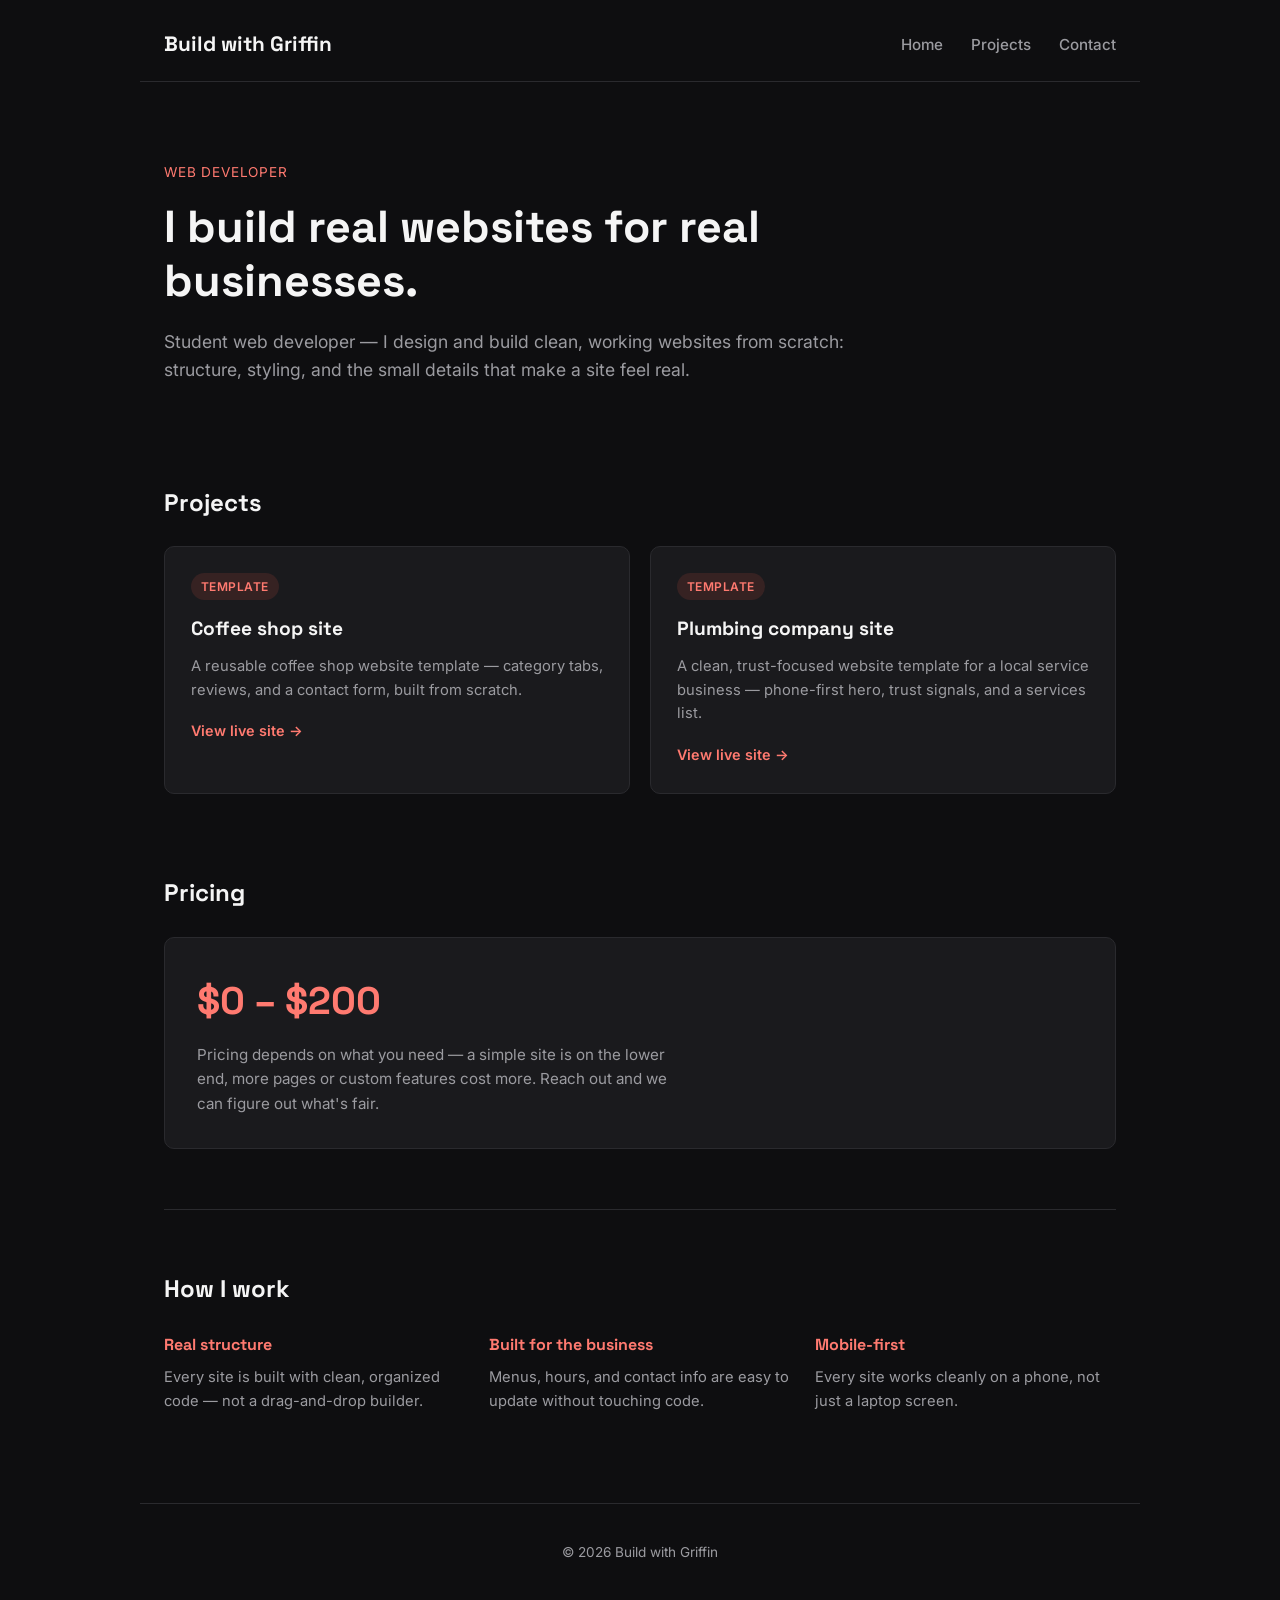
==== index.html @ e48b6873 "Initial commit: Build with Griffin portfolio site" ====
<!DOCTYPE html>
<html lang="en">
<head>
  <meta charset="UTF-8">
  <meta name="viewport" content="width=device-width, initial-scale=1.0">
  <title>Build with Griffin</title>
  <link rel="stylesheet" href="css/style.css">
</head>
<body>

  <header>
    <h1>Build with Griffin</h1>
    <nav id="nav-links">
      <a href="index.html">Home</a>
      <a href="#projects">Projects</a>
      <a href="contact.html">Contact</a>
    </nav>
    <button id="nav-toggle" aria-label="Toggle navigation menu">☰</button>
  </header>

  <main>
    <section class="hero">
      <p class="eyebrow">Web developer</p>
      <h2>I build real websites for real businesses.</h2>
      <p class="hero-sub">Student web developer — I design and build clean, working websites from scratch: structure, styling, and the small details that make a site feel real.</p>
    </section>

    <section class="projects" id="projects">
      <h3>Projects</h3>
      <div class="project-grid">

        <a href="https://griffgroff123.github.io/coffee-template/" class="project-card" target="_blank">
          <span class="project-tag">Template</span>
          <h4>Coffee shop site</h4>
          <p>A reusable coffee shop website template — category tabs, reviews, and a contact form, built from scratch.</p>
          <span class="project-link">View live site →</span>
        </a>

        <a href="https://griffgroff123.github.io/plumbing-template/" class="project-card" target="_blank">
          <span class="project-tag">Template</span>
          <h4>Plumbing company site</h4>
          <p>A clean, trust-focused website template for a local service business — phone-first hero, trust signals, and a services list.</p>
          <span class="project-link">View live site →</span>
        </a>

      </div>
    </section>

    <section class="pricing">
      <h3>Pricing</h3>
      <div class="pricing-card">
        <p class="pricing-range">$0 – $200</p>
        <p class="pricing-note">Pricing depends on what you need — a simple site is on the lower end, more pages or custom features cost more. Reach out and we can figure out what's fair.</p>
      </div>
    </section>

    <section class="how-i-work">
      <h3>How I work</h3>
      <div class="work-row">
        <div class="work-item">
          <h4>Real structure</h4>
          <p>Every site is built with clean, organized code — not a drag-and-drop builder.</p>
        </div>
        <div class="work-item">
          <h4>Built for the business</h4>
          <p>Menus, hours, and contact info are easy to update without touching code.</p>
        </div>
        <div class="work-item">
          <h4>Mobile-first</h4>
          <p>Every site works cleanly on a phone, not just a laptop screen.</p>
        </div>
      </div>
    </section>
  </main>

  <footer>
    <p>&copy; 2026 Build with Griffin</p>
  </footer>

  <script src="js/nav-toggle.js"></script>
</body>
</html>
---- css/style.css ----
@import url('https://fonts.googleapis.com/css2?family=Space+Grotesk:wght@500;700&family=Inter:wght@400;500;600&display=swap');

:root {
  --bg: #0e0e10;
  --bg-raised: #1a1a1d;
  --text: #f5f5f5;
  --text-muted: #9b9ba0;
  --accent: #ff5a4e;
  --accent-bright: #ff7a70;
  --line: #2a2a2e;
}

* {
  box-sizing: border-box;
}

body {
  margin: 0;
  font-family: "Inter", -apple-system, "Segoe UI", sans-serif;
  background-color: var(--bg);
  color: var(--text);
  line-height: 1.6;
}

h1, h2, h3, h4 {
  font-family: "Space Grotesk", -apple-system, sans-serif;
  font-weight: 700;
}

header,
main,
footer {
  max-width: 1000px;
  margin: 0 auto;
  padding: 0 24px;
}

header {
  display: flex;
  align-items: center;
  justify-content: space-between;
  flex-wrap: wrap;
  gap: 16px;
  padding-top: 28px;
  padding-bottom: 20px;
  border-bottom: 1px solid var(--line);
}

header h1 {
  font-size: 1.3rem;
  margin: 0;
}

nav a {
  color: var(--text-muted);
  text-decoration: none;
  margin-left: 24px;
  font-size: 0.95rem;
  font-weight: 500;
}

nav a:hover {
  color: var(--accent-bright);
}

#nav-toggle {
  display: none;
  background: none;
  border: 1px solid var(--accent);
  border-radius: 6px;
  font-size: 1.3rem;
  padding: 4px 12px;
  cursor: pointer;
  color: var(--accent);
}

/* Hero */
.hero {
  padding: 80px 0 60px;
  max-width: 680px;
}

.eyebrow {
  font-size: 0.85rem;
  letter-spacing: 0.06em;
  text-transform: uppercase;
  color: var(--accent-bright);
  margin: 0 0 16px;
}

.hero h2 {
  font-size: 2.8rem;
  line-height: 1.2;
  margin: 0 0 20px;
}

.hero-sub {
  font-size: 1.1rem;
  color: var(--text-muted);
  margin: 0;
}

/* Projects */
.projects {
  padding: 40px 0 60px;
}

.projects h3 {
  font-size: 1.5rem;
  margin: 0 0 24px;
}

.project-grid {
  display: grid;
  grid-template-columns: repeat(2, 1fr);
  gap: 20px;
}

.project-card {
  display: block;
  background-color: var(--bg-raised);
  border: 1px solid var(--line);
  border-radius: 10px;
  padding: 26px;
  text-decoration: none;
  color: var(--text);
}

.project-card:hover {
  border-color: var(--accent);
}

.project-tag {
  display: inline-block;
  font-family: "Inter", sans-serif;
  font-size: 0.75rem;
  font-weight: 600;
  text-transform: uppercase;
  letter-spacing: 0.04em;
  color: var(--accent-bright);
  background-color: rgba(255, 90, 78, 0.12);
  padding: 4px 10px;
  border-radius: 999px;
  margin-bottom: 14px;
}

.project-card h4 {
  font-size: 1.2rem;
  margin: 0 0 10px;
}

.project-card p {
  font-size: 0.92rem;
  color: var(--text-muted);
  margin: 0 0 16px;
}

.project-link {
  font-size: 0.9rem;
  font-weight: 600;
  color: var(--accent-bright);
}

/* Pricing */
.pricing {
  padding: 20px 0 60px;
}

.pricing h3 {
  font-size: 1.5rem;
  margin: 0 0 24px;
}

.pricing-card {
  background-color: var(--bg-raised);
  border: 1px solid var(--line);
  border-radius: 10px;
  padding: 32px;
}

.pricing-range {
  font-family: "Space Grotesk", sans-serif;
  font-size: 2.4rem;
  font-weight: 700;
  color: var(--accent-bright);
  margin: 0 0 12px;
}

.pricing-note {
  font-size: 0.95rem;
  color: var(--text-muted);
  margin: 0;
  max-width: 480px;
}

/* How I work */
.how-i-work {
  padding: 20px 0 70px;
  border-top: 1px solid var(--line);
}

.how-i-work h3 {
  font-size: 1.5rem;
  margin: 40px 0 24px;
}

.work-row {
  display: grid;
  grid-template-columns: repeat(3, 1fr);
  gap: 24px;
}

.work-item h4 {
  font-size: 1rem;
  margin: 0 0 8px;
  color: var(--accent-bright);
}

.work-item p {
  font-size: 0.92rem;
  color: var(--text-muted);
  margin: 0;
}

footer {
  padding: 24px;
  margin-top: 20px;
  border-top: 1px solid var(--line);
  text-align: center;
  font-size: 0.85rem;
  color: var(--text-muted);
}

/* Contact page */
.contact-page {
  padding: 60px 0 80px;
  max-width: 480px;
}

.contact-page h2 {
  font-size: 2.2rem;
  margin: 0 0 14px;
}

#contact-form {
  display: flex;
  flex-direction: column;
  gap: 6px;
  margin-top: 30px;
}

#contact-form label {
  font-weight: 600;
  font-size: 0.88rem;
  margin-top: 10px;
  color: var(--text-muted);
}

#contact-form input,
#contact-form textarea {
  font-family: inherit;
  font-size: 1rem;
  padding: 10px 12px;
  border: 1px solid var(--line);
  border-radius: 6px;
  background-color: var(--bg-raised);
  color: var(--text);
}

#contact-form input:focus,
#contact-form textarea:focus {
  outline: 2px solid var(--accent);
  border-color: var(--accent);
}

#contact-form button {
  margin-top: 16px;
  padding: 12px 20px;
  background-color: var(--accent);
  color: white;
  border: none;
  border-radius: 6px;
  font-size: 1rem;
  font-weight: 700;
  font-family: "Space Grotesk", sans-serif;
  cursor: pointer;
  align-self: flex-start;
}

#contact-form button:hover {
  background-color: var(--accent-bright);
}

@media (max-width: 600px) {
  header {
    flex-direction: row;
  }

  #nav-toggle {
    display: block;
  }

  #nav-links {
    display: none;
    flex-direction: column;
    width: 100%;
    order: 3;
  }

  #nav-links.nav-open {
    display: flex;
  }

  #nav-links a {
    margin: 0;
    padding: 10px 0;
    border-top: 1px solid var(--line);
  }

  .hero h2 {
    font-size: 2.1rem;
  }

  .project-grid,
  .work-row {
    grid-template-columns: 1fr;
  }
}
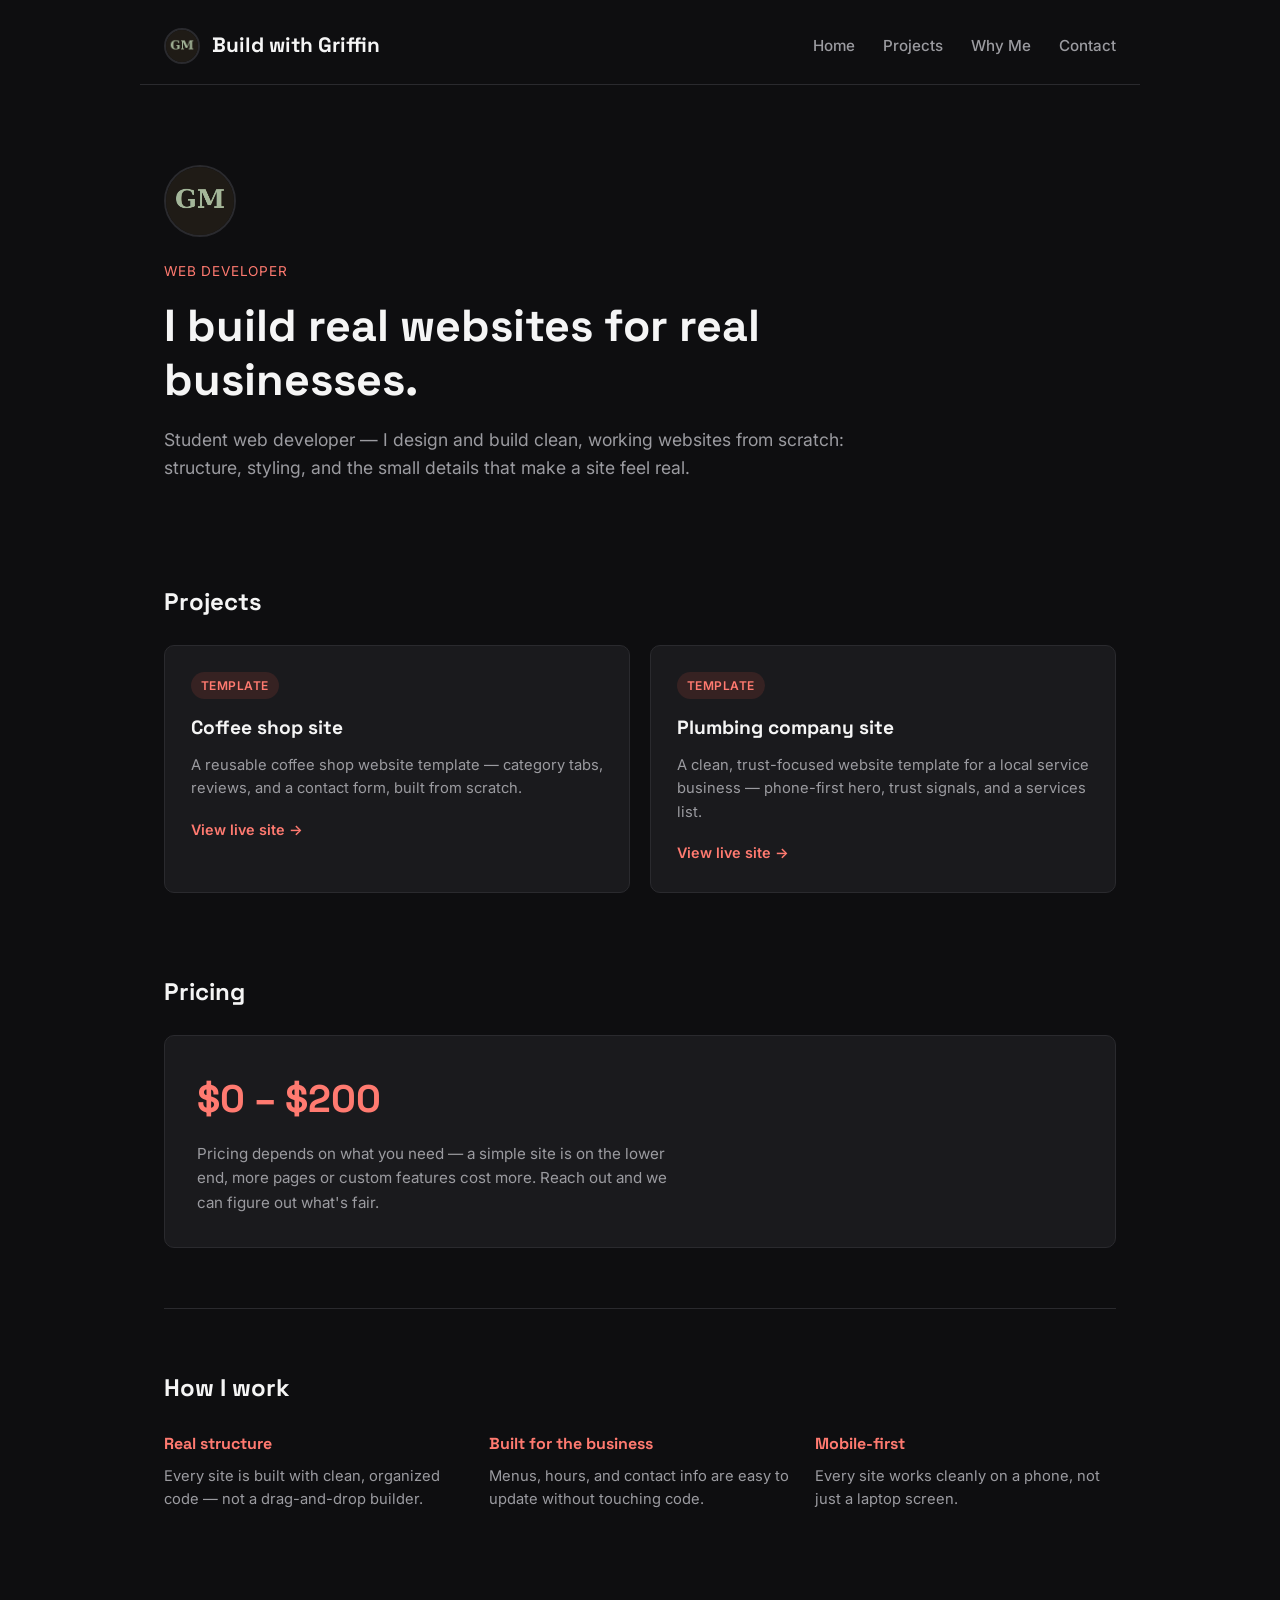
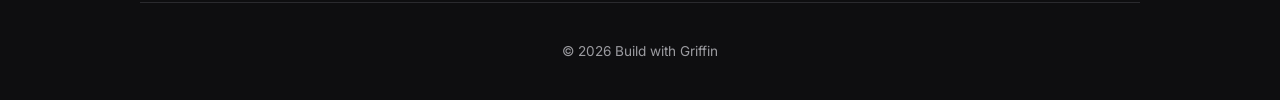
==== commit 20e48ed5: "Add GM logo image" ====
--- a/index.html
+++ b/index.html
@@ -9,10 +9,14 @@
 <body>
 
   <header>
-    <h1>Build with Griffin</h1>
+    <div class="header-brand">
+      <img src="gm-profile.png" alt="GM logo" class="header-logo">
+      <h1>Build with Griffin</h1>
+    </div>
     <nav id="nav-links">
       <a href="index.html">Home</a>
       <a href="#projects">Projects</a>
+      <a href="why-me.html">Why Me</a>
       <a href="contact.html">Contact</a>
     </nav>
     <button id="nav-toggle" aria-label="Toggle navigation menu">☰</button>
@@ -20,6 +24,7 @@
 
   <main>
     <section class="hero">
+      <img src="gm-profile.png" alt="GM logo" class="hero-logo">
       <p class="eyebrow">Web developer</p>
       <h2>I build real websites for real businesses.</h2>
       <p class="hero-sub">Student web developer — I design and build clean, working websites from scratch: structure, styling, and the small details that make a site feel real.</p>
--- a/css/style.css
+++ b/css/style.css
@@ -229,6 +229,72 @@
   text-align: center;
   font-size: 0.85rem;
   color: var(--text-muted);
+}
+
+/* Logo */
+.header-brand {
+  display: flex;
+  align-items: center;
+  gap: 12px;
+}
+
+.header-logo {
+  width: 36px;
+  height: 36px;
+  border-radius: 50%;
+  object-fit: cover;
+  border: 2px solid var(--line);
+}
+
+.hero-logo {
+  width: 72px;
+  height: 72px;
+  border-radius: 50%;
+  object-fit: cover;
+  border: 2px solid var(--line);
+  margin-bottom: 24px;
+  display: block;
+}
+
+/* Why Me page */
+.why-me-page {
+  padding: 80px 0 80px;
+  max-width: 680px;
+}
+
+.why-me-page h2 {
+  font-size: 2.8rem;
+  line-height: 1.2;
+  margin: 0 0 40px;
+}
+
+.why-me-body p {
+  font-size: 1.05rem;
+  color: var(--text-muted);
+  margin: 0 0 22px;
+  line-height: 1.75;
+}
+
+.why-me-body p:first-child {
+  font-size: 1.15rem;
+  color: var(--text);
+}
+
+.why-me-cta {
+  display: inline-block;
+  margin-top: 16px;
+  font-family: "Space Grotesk", sans-serif;
+  font-weight: 700;
+  font-size: 1rem;
+  color: var(--accent-bright);
+  text-decoration: none;
+  border-bottom: 2px solid var(--accent);
+  padding-bottom: 2px;
+}
+
+.why-me-cta:hover {
+  color: var(--text);
+  border-color: var(--text);
 }
 
 /* Contact page */
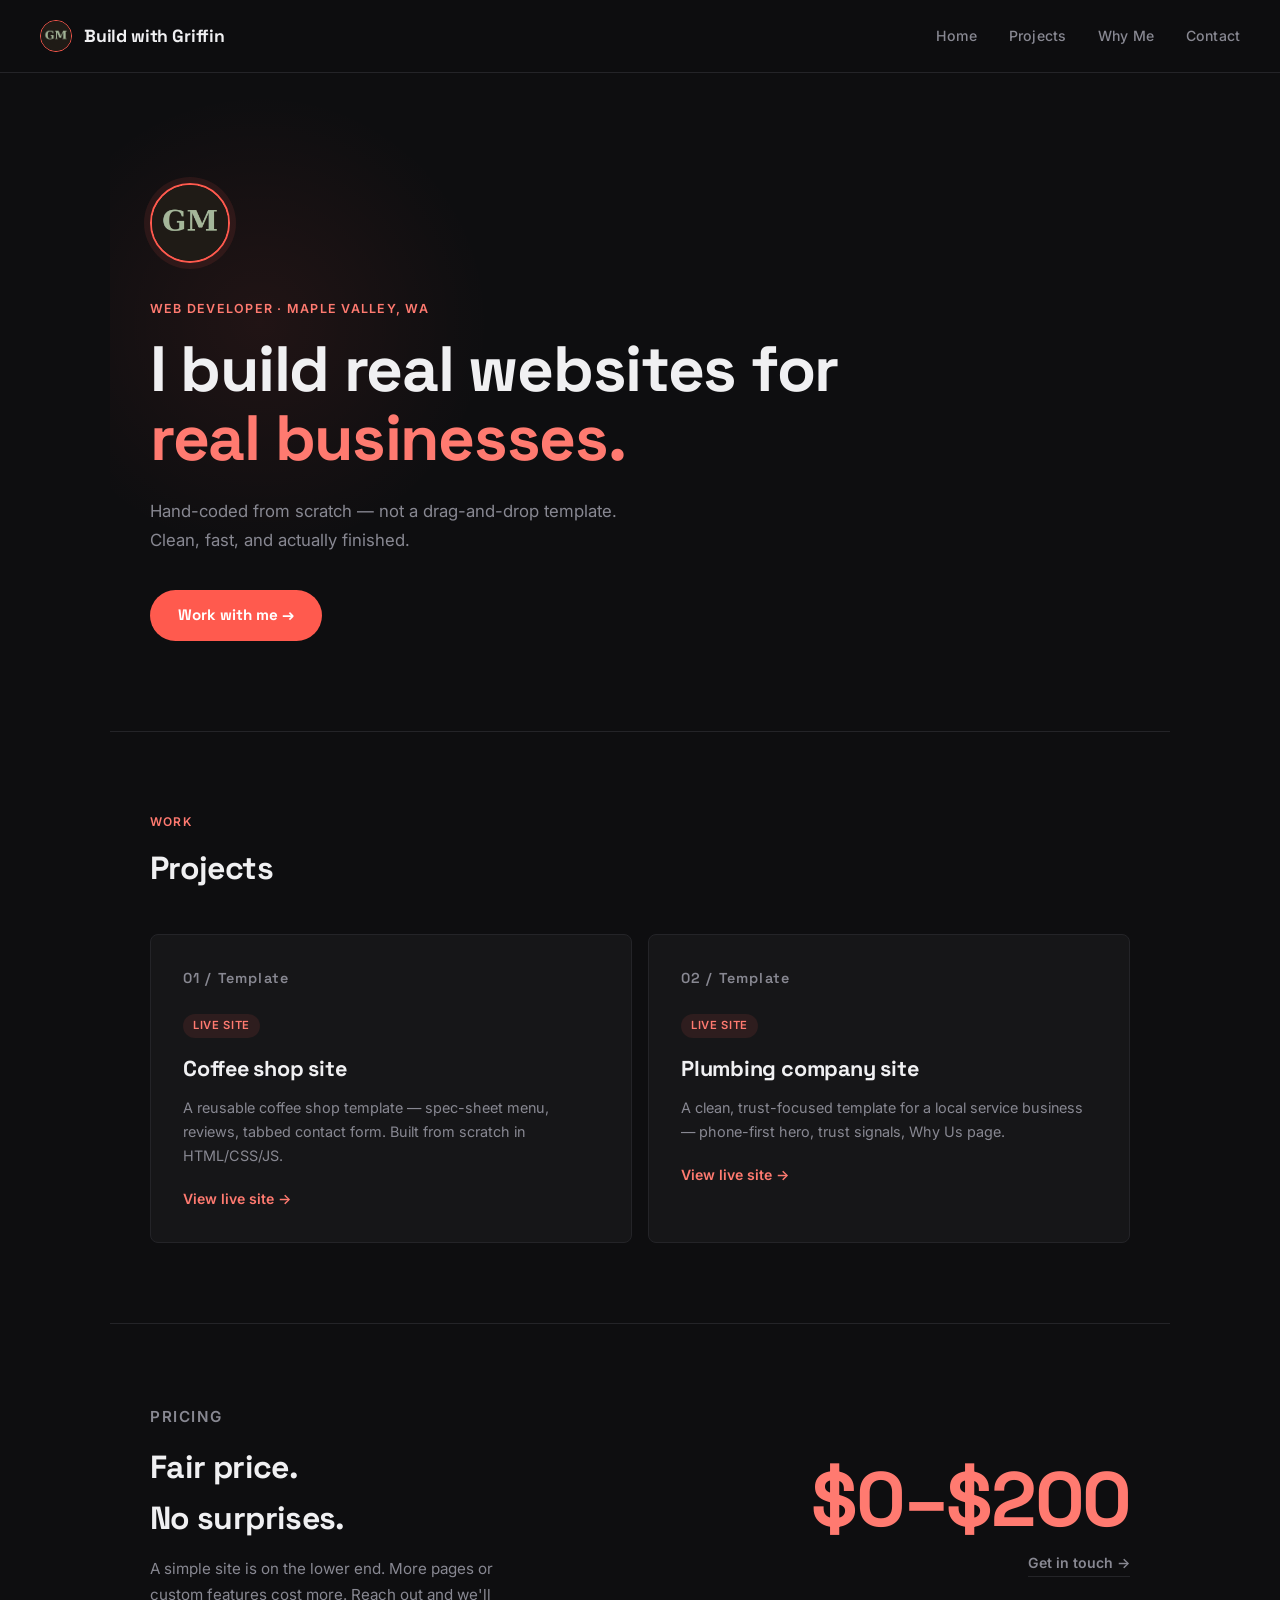
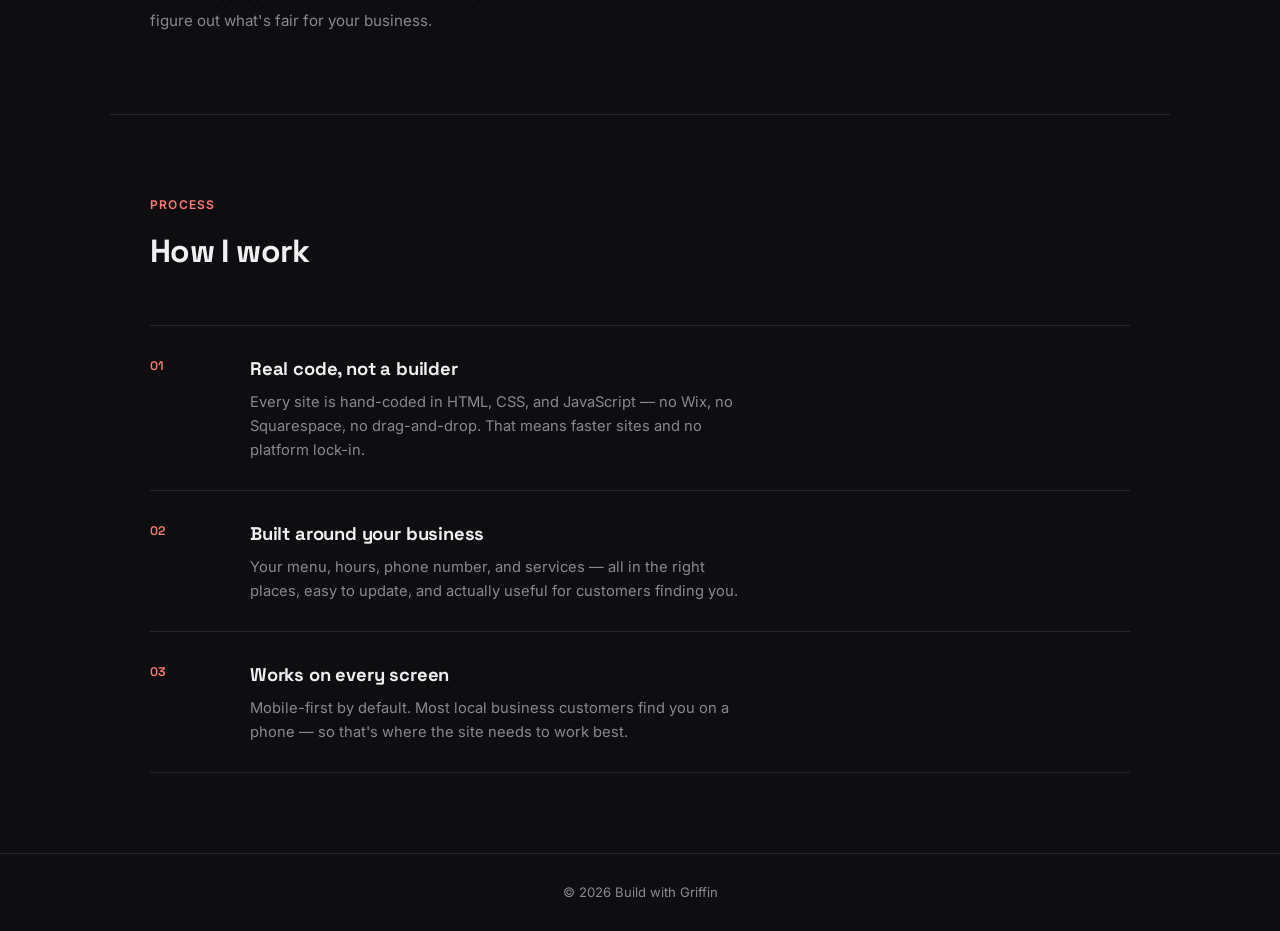
==== commit 948f748c: "Portfolio redesign" ====
--- a/index.html
+++ b/index.html
@@ -3,14 +3,16 @@
 <head>
   <meta charset="UTF-8">
   <meta name="viewport" content="width=device-width, initial-scale=1.0">
-  <title>Build with Griffin</title>
+  <title>Build with Griffin — Web Developer</title>
+  <link rel="preconnect" href="https://fonts.googleapis.com">
+  <link href="https://fonts.googleapis.com/css2?family=Space+Grotesk:wght@400;500;600;700&family=Inter:wght@400;500;600&display=swap" rel="stylesheet">
   <link rel="stylesheet" href="css/style.css">
 </head>
 <body>
 
   <header>
     <div class="header-brand">
-      <img src="gm-profile.png" alt="GM logo" class="header-logo">
+      <img src="gm-profile.png" alt="GM" class="header-logo">
       <h1>Build with Griffin</h1>
     </div>
     <nav id="nav-links">
@@ -23,59 +25,79 @@
   </header>
 
   <main>
+
     <section class="hero">
-      <img src="gm-profile.png" alt="GM logo" class="hero-logo">
-      <p class="eyebrow">Web developer</p>
-      <h2>I build real websites for real businesses.</h2>
-      <p class="hero-sub">Student web developer — I design and build clean, working websites from scratch: structure, styling, and the small details that make a site feel real.</p>
+      <img src="gm-profile.png" alt="GM" class="hero-logo">
+      <p class="eyebrow">Web Developer · Maple Valley, WA</p>
+      <h2>I build real websites for <em>real businesses.</em></h2>
+      <p class="hero-sub">Hand-coded from scratch — not a drag-and-drop template. Clean, fast, and actually finished.</p>
+      <a href="contact.html" class="hero-cta">Work with me →</a>
     </section>
 
     <section class="projects" id="projects">
+      <p class="section-label">Work</p>
       <h3>Projects</h3>
       <div class="project-grid">
 
-        <a href="https://griffgroff123.github.io/coffee-template/" class="project-card" target="_blank">
-          <span class="project-tag">Template</span>
+        <a href="https://griffgroff123.github.io/coffee-template/" class="project-card reveal" target="_blank">
+          <p class="project-num">01 / Template</p>
+          <span class="project-tag">Live site</span>
           <h4>Coffee shop site</h4>
-          <p>A reusable coffee shop website template — category tabs, reviews, and a contact form, built from scratch.</p>
+          <p>A reusable coffee shop template — spec-sheet menu, reviews, tabbed contact form. Built from scratch in HTML/CSS/JS.</p>
           <span class="project-link">View live site →</span>
         </a>
 
-        <a href="https://griffgroff123.github.io/plumbing-template/" class="project-card" target="_blank">
-          <span class="project-tag">Template</span>
+        <a href="https://griffgroff123.github.io/plumbing-template/" class="project-card reveal" target="_blank">
+          <p class="project-num">02 / Template</p>
+          <span class="project-tag">Live site</span>
           <h4>Plumbing company site</h4>
-          <p>A clean, trust-focused website template for a local service business — phone-first hero, trust signals, and a services list.</p>
+          <p>A clean, trust-focused template for a local service business — phone-first hero, trust signals, Why Us page.</p>
           <span class="project-link">View live site →</span>
         </a>
 
       </div>
     </section>
 
-    <section class="pricing">
-      <h3>Pricing</h3>
-      <div class="pricing-card">
-        <p class="pricing-range">$0 – $200</p>
-        <p class="pricing-note">Pricing depends on what you need — a simple site is on the lower end, more pages or custom features cost more. Reach out and we can figure out what's fair.</p>
+    <section class="pricing reveal">
+      <div class="pricing-left">
+        <p class="section-label">Pricing</p>
+        <h3>Fair price.<br>No surprises.</h3>
+        <p>A simple site is on the lower end. More pages or custom features cost more. Reach out and we'll figure out what's fair for your business.</p>
+      </div>
+      <div class="pricing-right">
+        <p class="pricing-range">$0–$200</p>
+        <a href="contact.html" class="pricing-cta">Get in touch →</a>
       </div>
     </section>
 
     <section class="how-i-work">
+      <p class="section-label">Process</p>
       <h3>How I work</h3>
-      <div class="work-row">
-        <div class="work-item">
-          <h4>Real structure</h4>
-          <p>Every site is built with clean, organized code — not a drag-and-drop builder.</p>
+      <div class="work-list">
+        <div class="work-row reveal">
+          <p class="work-num">01</p>
+          <div class="work-body">
+            <h4>Real code, not a builder</h4>
+            <p>Every site is hand-coded in HTML, CSS, and JavaScript — no Wix, no Squarespace, no drag-and-drop. That means faster sites and no platform lock-in.</p>
+          </div>
         </div>
-        <div class="work-item">
-          <h4>Built for the business</h4>
-          <p>Menus, hours, and contact info are easy to update without touching code.</p>
+        <div class="work-row reveal">
+          <p class="work-num">02</p>
+          <div class="work-body">
+            <h4>Built around your business</h4>
+            <p>Your menu, hours, phone number, and services — all in the right places, easy to update, and actually useful for customers finding you.</p>
+          </div>
         </div>
-        <div class="work-item">
-          <h4>Mobile-first</h4>
-          <p>Every site works cleanly on a phone, not just a laptop screen.</p>
+        <div class="work-row reveal">
+          <p class="work-num">03</p>
+          <div class="work-body">
+            <h4>Works on every screen</h4>
+            <p>Mobile-first by default. Most local business customers find you on a phone — so that's where the site needs to work best.</p>
+          </div>
         </div>
       </div>
     </section>
+
   </main>
 
   <footer>
@@ -83,5 +105,6 @@
   </footer>
 
   <script src="js/nav-toggle.js"></script>
+  <script src="js/scroll-reveal.js"></script>
 </body>
 </html>
--- a/css/style.css
+++ b/css/style.css
@@ -1,278 +1,439 @@
-@import url('https://fonts.googleapis.com/css2?family=Space+Grotesk:wght@500;700&family=Inter:wght@400;500;600&display=swap');
-
+/* ===== Tokens ===== */
 :root {
   --bg: #0e0e10;
-  --bg-raised: #1a1a1d;
-  --text: #f5f5f5;
-  --text-muted: #9b9ba0;
+  --bg-raised: #161618;
+  --text: #f0f0f2;
+  --text-muted: #888892;
   --accent: #ff5a4e;
   --accent-bright: #ff7a70;
-  --line: #2a2a2e;
-}
-
-* {
-  box-sizing: border-box;
-}
+  --line: #242428;
+  --font-display: "Space Grotesk", sans-serif;
+  --font-body: "Inter", sans-serif;
+}
+
+@import url('https://fonts.googleapis.com/css2?family=Space+Grotesk:wght@400;500;600;700&family=Inter:wght@400;500;600&display=swap');
+
+* { box-sizing: border-box; margin: 0; padding: 0; }
+
+html { scroll-behavior: smooth; }
 
 body {
-  margin: 0;
-  font-family: "Inter", -apple-system, "Segoe UI", sans-serif;
+  font-family: var(--font-body);
   background-color: var(--bg);
   color: var(--text);
   line-height: 1.6;
-}
-
-h1, h2, h3, h4 {
-  font-family: "Space Grotesk", -apple-system, sans-serif;
-  font-weight: 700;
-}
-
-header,
-main,
-footer {
-  max-width: 1000px;
-  margin: 0 auto;
-  padding: 0 24px;
-}
-
+  -webkit-font-smoothing: antialiased;
+}
+
+a { color: inherit; text-decoration: none; }
+
+/* ===== Reveal ===== */
+.reveal {
+  opacity: 0;
+  transform: translateY(20px);
+  transition: opacity 0.7s cubic-bezier(0.16, 1, 0.3, 1), transform 0.7s cubic-bezier(0.16, 1, 0.3, 1);
+}
+.reveal.is-visible { opacity: 1; transform: none; }
+
+@media (prefers-reduced-motion: reduce) {
+  .reveal { opacity: 1; transform: none; transition: none; }
+}
+
+/* ===== Header ===== */
 header {
+  position: sticky;
+  top: 0;
+  z-index: 100;
   display: flex;
   align-items: center;
   justify-content: space-between;
-  flex-wrap: wrap;
-  gap: 16px;
-  padding-top: 28px;
-  padding-bottom: 20px;
+  padding: 20px 40px;
+  background-color: rgba(14, 14, 16, 0.9);
+  backdrop-filter: blur(12px);
   border-bottom: 1px solid var(--line);
+  max-width: 100%;
+}
+
+.header-brand {
+  display: flex;
+  align-items: center;
+  gap: 12px;
+}
+
+.header-logo {
+  width: 32px;
+  height: 32px;
+  border-radius: 50%;
+  object-fit: cover;
+  border: 1.5px solid var(--accent);
 }
 
 header h1 {
-  font-size: 1.3rem;
-  margin: 0;
-}
-
-nav a {
-  color: var(--text-muted);
-  text-decoration: none;
-  margin-left: 24px;
-  font-size: 0.95rem;
+  font-family: var(--font-display);
+  font-size: 1.1rem;
+  font-weight: 700;
+  letter-spacing: -0.01em;
+}
+
+nav#nav-links {
+  display: flex;
+  gap: 32px;
+}
+
+nav#nav-links a {
+  font-size: 0.88rem;
   font-weight: 500;
-}
-
-nav a:hover {
-  color: var(--accent-bright);
-}
+  color: var(--text-muted);
+  letter-spacing: 0.01em;
+  transition: color 0.2s ease;
+}
+
+nav#nav-links a:hover { color: var(--text); }
 
 #nav-toggle {
   display: none;
   background: none;
-  border: 1px solid var(--accent);
+  border: 1px solid var(--line);
   border-radius: 6px;
-  font-size: 1.3rem;
-  padding: 4px 12px;
+  color: var(--text);
+  font-size: 1.2rem;
+  padding: 4px 10px;
   cursor: pointer;
-  color: var(--accent);
-}
-
-/* Hero */
+}
+
+/* ===== Wrap ===== */
+.wrap {
+  max-width: 1060px;
+  margin: 0 auto;
+  padding: 0 40px;
+}
+
+/* ===== Hero ===== */
 .hero {
-  padding: 80px 0 60px;
-  max-width: 680px;
+  padding: 110px 40px 90px;
+  max-width: 1060px;
+  margin: 0 auto;
+  position: relative;
+  overflow: hidden;
+}
+
+.hero::before {
+  content: "";
+  position: absolute;
+  top: 0;
+  left: -100px;
+  width: 500px;
+  height: 500px;
+  background: radial-gradient(circle, rgba(255, 90, 78, 0.08) 0%, transparent 65%);
+  pointer-events: none;
+}
+
+.hero-logo {
+  width: 80px;
+  height: 80px;
+  border-radius: 50%;
+  object-fit: cover;
+  border: 2px solid var(--accent);
+  box-shadow: 0 0 0 6px rgba(255, 90, 78, 0.1);
+  display: block;
+  margin-bottom: 36px;
+  opacity: 0;
+  animation: rise 0.6s cubic-bezier(0.16, 1, 0.3, 1) 0.05s forwards;
 }
 
 .eyebrow {
-  font-size: 0.85rem;
-  letter-spacing: 0.06em;
+  font-size: 0.78rem;
+  font-weight: 600;
+  letter-spacing: 0.1em;
   text-transform: uppercase;
   color: var(--accent-bright);
-  margin: 0 0 16px;
+  margin-bottom: 16px;
+  opacity: 0;
+  animation: rise 0.6s cubic-bezier(0.16, 1, 0.3, 1) 0.15s forwards;
 }
 
 .hero h2 {
-  font-size: 2.8rem;
-  line-height: 1.2;
-  margin: 0 0 20px;
+  font-family: var(--font-display);
+  font-size: clamp(2.6rem, 5vw, 4rem);
+  font-weight: 700;
+  line-height: 1.08;
+  letter-spacing: -0.02em;
+  margin-bottom: 24px;
+  max-width: 720px;
+  opacity: 0;
+  animation: rise 0.7s cubic-bezier(0.16, 1, 0.3, 1) 0.25s forwards;
+}
+
+.hero h2 em {
+  font-style: normal;
+  color: var(--accent-bright);
 }
 
 .hero-sub {
-  font-size: 1.1rem;
-  color: var(--text-muted);
-  margin: 0;
-}
-
-/* Projects */
+  font-size: 1.05rem;
+  color: var(--text-muted);
+  max-width: 500px;
+  line-height: 1.7;
+  opacity: 0;
+  animation: rise 0.7s cubic-bezier(0.16, 1, 0.3, 1) 0.35s forwards;
+}
+
+.hero-cta {
+  display: inline-flex;
+  align-items: center;
+  gap: 8px;
+  margin-top: 36px;
+  background-color: var(--accent);
+  color: white;
+  font-family: var(--font-display);
+  font-weight: 700;
+  font-size: 0.95rem;
+  padding: 13px 28px;
+  border-radius: 100px;
+  transition: background-color 0.2s ease, transform 0.2s ease;
+  opacity: 0;
+  animation: rise 0.7s cubic-bezier(0.16, 1, 0.3, 1) 0.45s forwards;
+}
+
+.hero-cta:hover {
+  background-color: var(--accent-bright);
+  transform: translateY(-2px);
+}
+
+@keyframes rise {
+  from { opacity: 0; transform: translateY(16px); }
+  to { opacity: 1; transform: translateY(0); }
+}
+
+/* ===== Section label shared ===== */
+.section-label {
+  font-size: 0.75rem;
+  font-weight: 600;
+  letter-spacing: 0.1em;
+  text-transform: uppercase;
+  color: var(--accent-bright);
+  margin-bottom: 12px;
+}
+
+/* ===== Projects ===== */
 .projects {
-  padding: 40px 0 60px;
+  padding: 80px 40px;
+  max-width: 1060px;
+  margin: 0 auto;
+  border-top: 1px solid var(--line);
 }
 
 .projects h3 {
-  font-size: 1.5rem;
-  margin: 0 0 24px;
+  font-family: var(--font-display);
+  font-size: 2rem;
+  font-weight: 700;
+  letter-spacing: -0.02em;
+  margin-bottom: 40px;
 }
 
 .project-grid {
   display: grid;
   grid-template-columns: repeat(2, 1fr);
-  gap: 20px;
+  gap: 16px;
 }
 
 .project-card {
   display: block;
   background-color: var(--bg-raised);
   border: 1px solid var(--line);
-  border-radius: 10px;
-  padding: 26px;
-  text-decoration: none;
-  color: var(--text);
+  border-radius: 8px;
+  padding: 32px;
+  color: var(--text);
+  transition: border-color 0.25s ease, transform 0.25s ease;
 }
 
 .project-card:hover {
   border-color: var(--accent);
+  transform: translateY(-3px);
+}
+
+.project-num {
+  font-family: var(--font-display);
+  font-size: 0.72rem;
+  font-weight: 600;
+  letter-spacing: 0.08em;
+  color: var(--text-muted);
+  margin-bottom: 20px;
 }
 
 .project-tag {
   display: inline-block;
-  font-family: "Inter", sans-serif;
-  font-size: 0.75rem;
-  font-weight: 600;
+  font-size: 0.7rem;
+  font-weight: 600;
+  letter-spacing: 0.06em;
   text-transform: uppercase;
-  letter-spacing: 0.04em;
-  color: var(--accent-bright);
-  background-color: rgba(255, 90, 78, 0.12);
-  padding: 4px 10px;
-  border-radius: 999px;
+  color: var(--accent-bright);
+  background-color: rgba(255, 90, 78, 0.1);
+  padding: 3px 10px;
+  border-radius: 100px;
   margin-bottom: 14px;
 }
 
 .project-card h4 {
-  font-size: 1.2rem;
-  margin: 0 0 10px;
+  font-family: var(--font-display);
+  font-size: 1.35rem;
+  font-weight: 700;
+  letter-spacing: -0.01em;
+  margin-bottom: 10px;
 }
 
 .project-card p {
-  font-size: 0.92rem;
-  color: var(--text-muted);
-  margin: 0 0 16px;
+  font-size: 0.9rem;
+  color: var(--text-muted);
+  line-height: 1.65;
+  margin-bottom: 20px;
 }
 
 .project-link {
-  font-size: 0.9rem;
-  font-weight: 600;
-  color: var(--accent-bright);
-}
-
-/* Pricing */
+  font-size: 0.88rem;
+  font-weight: 600;
+  color: var(--accent-bright);
+  display: flex;
+  align-items: center;
+  gap: 4px;
+}
+
+/* ===== Pricing ===== */
 .pricing {
-  padding: 20px 0 60px;
-}
-
-.pricing h3 {
-  font-size: 1.5rem;
-  margin: 0 0 24px;
-}
-
-.pricing-card {
-  background-color: var(--bg-raised);
-  border: 1px solid var(--line);
-  border-radius: 10px;
-  padding: 32px;
+  padding: 80px 40px;
+  max-width: 1060px;
+  margin: 0 auto;
+  border-top: 1px solid var(--line);
+  display: grid;
+  grid-template-columns: 1fr 1fr;
+  gap: 60px;
+  align-items: center;
+}
+
+.pricing-left h3 {
+  font-family: var(--font-display);
+  font-size: 2rem;
+  font-weight: 700;
+  letter-spacing: -0.02em;
+  margin-bottom: 12px;
+}
+
+.pricing-left p {
+  font-size: 0.95rem;
+  color: var(--text-muted);
+  line-height: 1.7;
+  max-width: 380px;
+}
+
+.pricing-right {
+  text-align: right;
 }
 
 .pricing-range {
-  font-family: "Space Grotesk", sans-serif;
-  font-size: 2.4rem;
-  font-weight: 700;
-  color: var(--accent-bright);
-  margin: 0 0 12px;
-}
-
-.pricing-note {
-  font-size: 0.95rem;
-  color: var(--text-muted);
-  margin: 0;
-  max-width: 480px;
-}
-
-/* How I work */
+  font-family: var(--font-display);
+  font-size: clamp(3rem, 6vw, 5rem);
+  font-weight: 700;
+  letter-spacing: -0.03em;
+  color: var(--accent-bright);
+  line-height: 1;
+  margin-bottom: 12px;
+}
+
+.pricing-cta {
+  display: inline-block;
+  font-size: 0.88rem;
+  font-weight: 600;
+  color: var(--text-muted);
+  border-bottom: 1px solid var(--line);
+  padding-bottom: 2px;
+  transition: color 0.2s ease, border-color 0.2s ease;
+}
+
+.pricing-cta:hover {
+  color: var(--text);
+  border-color: var(--text-muted);
+}
+
+/* ===== How I Work ===== */
 .how-i-work {
-  padding: 20px 0 70px;
+  padding: 80px 40px;
+  max-width: 1060px;
+  margin: 0 auto;
   border-top: 1px solid var(--line);
 }
 
 .how-i-work h3 {
-  font-size: 1.5rem;
-  margin: 40px 0 24px;
+  font-family: var(--font-display);
+  font-size: 2rem;
+  font-weight: 700;
+  letter-spacing: -0.02em;
+  margin-bottom: 48px;
+}
+
+.work-list {
+  display: flex;
+  flex-direction: column;
 }
 
 .work-row {
   display: grid;
-  grid-template-columns: repeat(3, 1fr);
-  gap: 24px;
-}
-
-.work-item h4 {
-  font-size: 1rem;
-  margin: 0 0 8px;
-  color: var(--accent-bright);
-}
-
-.work-item p {
+  grid-template-columns: 80px 1fr;
+  gap: 20px;
+  padding: 28px 0;
+  border-top: 1px solid var(--line);
+  align-items: start;
+}
+
+.work-row:last-child {
+  border-bottom: 1px solid var(--line);
+}
+
+.work-num {
+  font-family: var(--font-display);
+  font-size: 0.78rem;
+  font-weight: 600;
+  color: var(--accent-bright);
+  letter-spacing: 0.04em;
+  padding-top: 3px;
+}
+
+.work-body h4 {
+  font-family: var(--font-display);
+  font-size: 1.15rem;
+  font-weight: 700;
+  margin-bottom: 6px;
+  letter-spacing: -0.01em;
+}
+
+.work-body p {
   font-size: 0.92rem;
   color: var(--text-muted);
-  margin: 0;
-}
-
-footer {
-  padding: 24px;
-  margin-top: 20px;
-  border-top: 1px solid var(--line);
-  text-align: center;
-  font-size: 0.85rem;
-  color: var(--text-muted);
-}
-
-/* Logo */
-.header-brand {
-  display: flex;
-  align-items: center;
-  gap: 12px;
-}
-
-.header-logo {
-  width: 36px;
-  height: 36px;
-  border-radius: 50%;
-  object-fit: cover;
-  border: 2px solid var(--line);
-}
-
-.hero-logo {
-  width: 72px;
-  height: 72px;
-  border-radius: 50%;
-  object-fit: cover;
-  border: 2px solid var(--line);
-  margin-bottom: 24px;
-  display: block;
-}
-
-/* Why Me page */
+  line-height: 1.65;
+  max-width: 500px;
+}
+
+/* ===== Why Me page ===== */
 .why-me-page {
-  padding: 80px 0 80px;
-  max-width: 680px;
+  padding: 100px 40px 100px;
+  max-width: 1060px;
+  margin: 0 auto;
 }
 
 .why-me-page h2 {
-  font-size: 2.8rem;
-  line-height: 1.2;
-  margin: 0 0 40px;
+  font-family: var(--font-display);
+  font-size: clamp(2.2rem, 4vw, 3.2rem);
+  font-weight: 700;
+  letter-spacing: -0.02em;
+  margin-bottom: 48px;
+  max-width: 600px;
 }
 
 .why-me-body p {
   font-size: 1.05rem;
   color: var(--text-muted);
-  margin: 0 0 22px;
-  line-height: 1.75;
+  margin-bottom: 24px;
+  line-height: 1.8;
+  max-width: 640px;
 }
 
 .why-me-body p:first-child {
@@ -283,112 +444,138 @@
 .why-me-cta {
   display: inline-block;
   margin-top: 16px;
-  font-family: "Space Grotesk", sans-serif;
+  font-family: var(--font-display);
   font-weight: 700;
   font-size: 1rem;
   color: var(--accent-bright);
-  text-decoration: none;
-  border-bottom: 2px solid var(--accent);
+  border-bottom: 2px solid rgba(255, 90, 78, 0.4);
   padding-bottom: 2px;
+  transition: color 0.2s, border-color 0.2s;
 }
 
 .why-me-cta:hover {
   color: var(--text);
-  border-color: var(--text);
-}
-
-/* Contact page */
+  border-color: var(--text-muted);
+}
+
+/* ===== Contact page ===== */
 .contact-page {
-  padding: 60px 0 80px;
-  max-width: 480px;
+  padding: 100px 40px 100px;
+  max-width: 1060px;
+  margin: 0 auto;
 }
 
 .contact-page h2 {
-  font-size: 2.2rem;
-  margin: 0 0 14px;
+  font-family: var(--font-display);
+  font-size: clamp(2.2rem, 4vw, 3.2rem);
+  font-weight: 700;
+  letter-spacing: -0.02em;
+  margin-bottom: 14px;
+}
+
+.contact-page .hero-sub {
+  opacity: 1;
+  animation: none;
+  margin-bottom: 40px;
 }
 
 #contact-form {
   display: flex;
   flex-direction: column;
   gap: 6px;
-  margin-top: 30px;
+  max-width: 480px;
 }
 
 #contact-form label {
-  font-weight: 600;
-  font-size: 0.88rem;
-  margin-top: 10px;
-  color: var(--text-muted);
+  font-size: 0.78rem;
+  font-weight: 600;
+  letter-spacing: 0.05em;
+  text-transform: uppercase;
+  color: var(--text-muted);
+  margin-top: 16px;
 }
 
 #contact-form input,
 #contact-form textarea {
-  font-family: inherit;
-  font-size: 1rem;
-  padding: 10px 12px;
+  font-family: var(--font-body);
+  font-size: 0.95rem;
+  padding: 11px 14px;
   border: 1px solid var(--line);
   border-radius: 6px;
   background-color: var(--bg-raised);
   color: var(--text);
+  resize: vertical;
 }
 
 #contact-form input:focus,
 #contact-form textarea:focus {
-  outline: 2px solid var(--accent);
+  outline: none;
   border-color: var(--accent);
 }
 
 #contact-form button {
-  margin-top: 16px;
-  padding: 12px 20px;
+  margin-top: 24px;
+  align-self: flex-start;
   background-color: var(--accent);
   color: white;
   border: none;
-  border-radius: 6px;
-  font-size: 1rem;
-  font-weight: 700;
-  font-family: "Space Grotesk", sans-serif;
+  padding: 13px 28px;
+  border-radius: 100px;
+  font-family: var(--font-display);
+  font-weight: 700;
+  font-size: 0.95rem;
   cursor: pointer;
-  align-self: flex-start;
+  transition: background-color 0.2s ease;
 }
 
 #contact-form button:hover {
   background-color: var(--accent-bright);
 }
 
-@media (max-width: 600px) {
-  header {
-    flex-direction: row;
+/* ===== Footer ===== */
+footer {
+  border-top: 1px solid var(--line);
+  padding: 28px 40px;
+  text-align: center;
+  font-size: 0.82rem;
+  color: var(--text-muted);
+}
+
+/* ===== Mobile ===== */
+@media (max-width: 720px) {
+  header { padding: 16px 24px; }
+
+  nav#nav-links {
+    position: absolute;
+    top: 100%;
+    left: 0;
+    right: 0;
+    flex-direction: column;
+    gap: 0;
+    background-color: var(--bg);
+    border-bottom: 1px solid var(--line);
+    max-height: 0;
+    overflow: hidden;
+    transition: max-height 0.3s ease;
   }
 
-  #nav-toggle {
-    display: block;
+  nav#nav-links.nav-open { max-height: 300px; }
+  nav#nav-links a { padding: 14px 24px; border-top: 1px solid var(--line); }
+  #nav-toggle { display: block; }
+
+  .hero, .projects, .pricing, .how-i-work, .why-me-page, .contact-page {
+    padding-left: 24px;
+    padding-right: 24px;
   }
 
-  #nav-links {
-    display: none;
-    flex-direction: column;
-    width: 100%;
-    order: 3;
+  .hero h2 { font-size: 2.2rem; }
+  .project-grid { grid-template-columns: 1fr; }
+
+  .pricing {
+    grid-template-columns: 1fr;
+    gap: 32px;
   }
-
-  #nav-links.nav-open {
-    display: flex;
-  }
-
-  #nav-links a {
-    margin: 0;
-    padding: 10px 0;
-    border-top: 1px solid var(--line);
-  }
-
-  .hero h2 {
-    font-size: 2.1rem;
-  }
-
-  .project-grid,
-  .work-row {
-    grid-template-columns: 1fr;
-  }
-}
+  .pricing-right { text-align: left; }
+
+  .work-row { grid-template-columns: 1fr; gap: 8px; }
+}
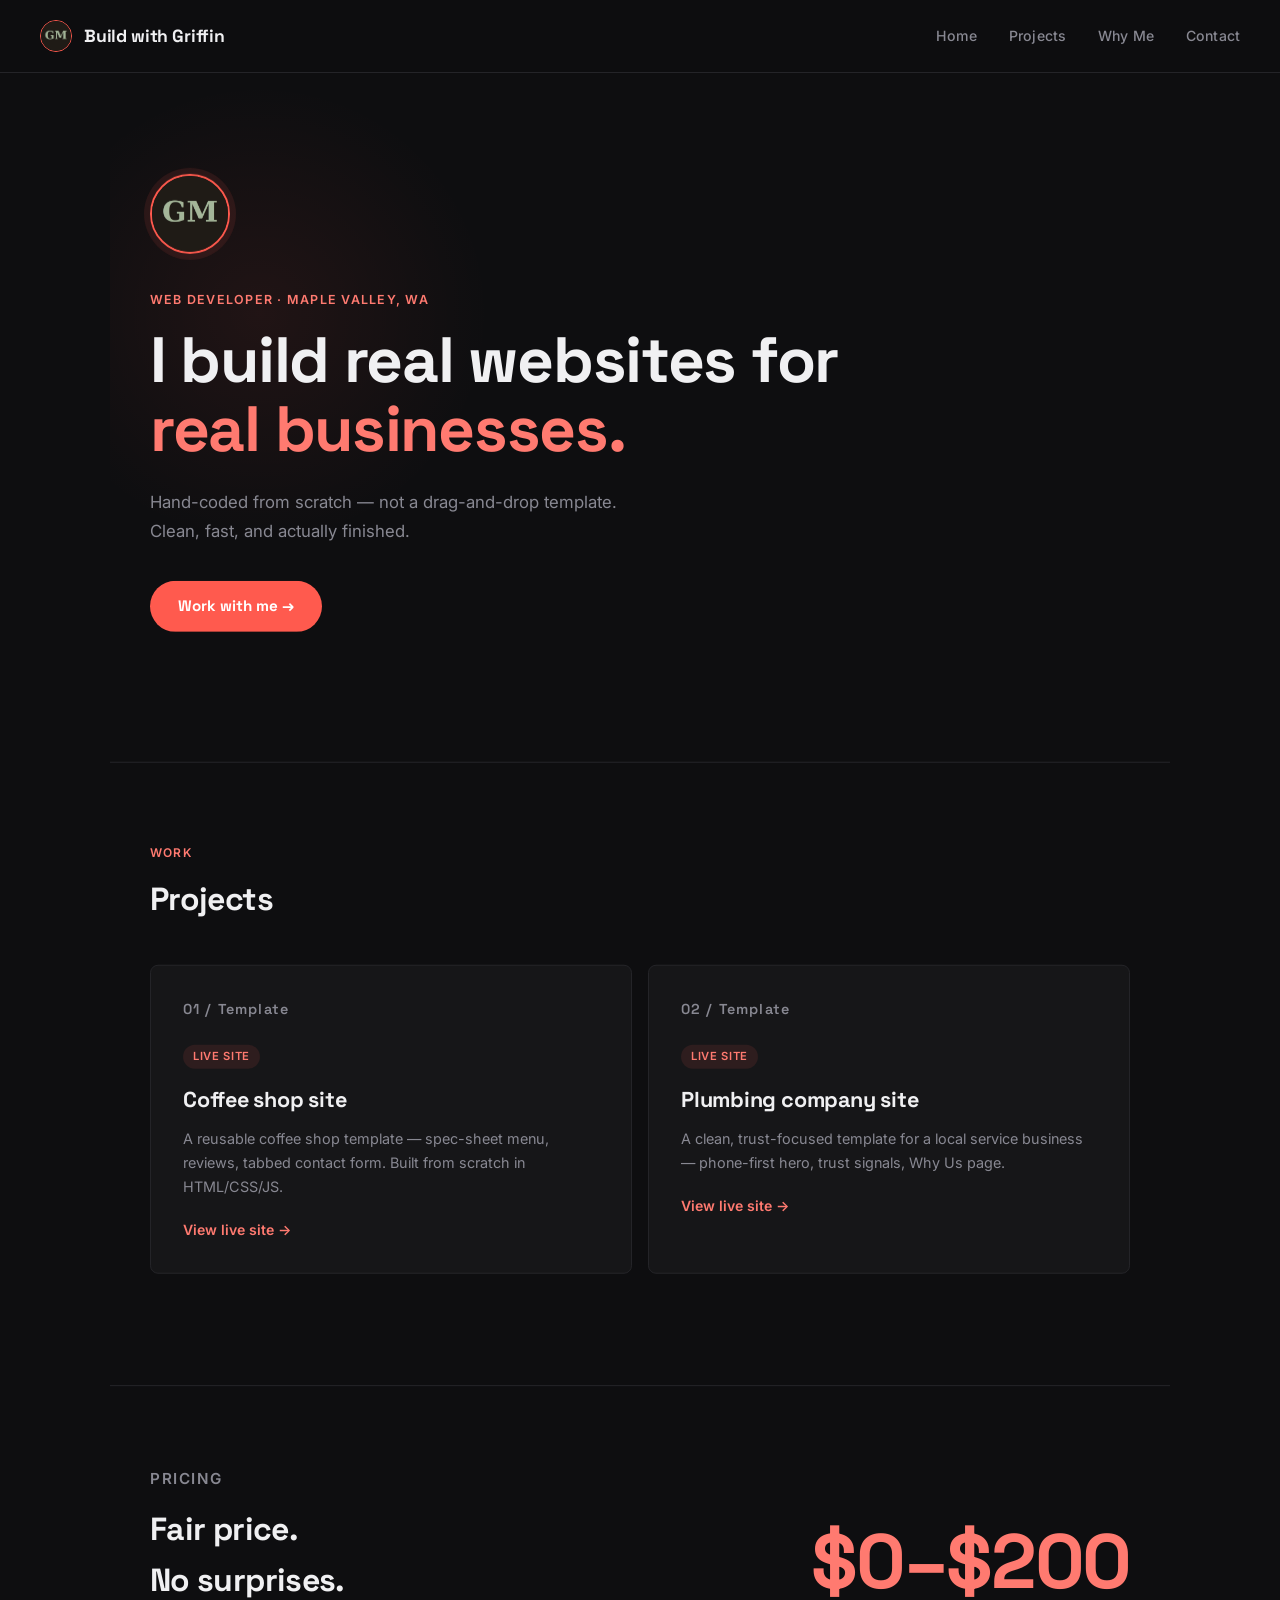
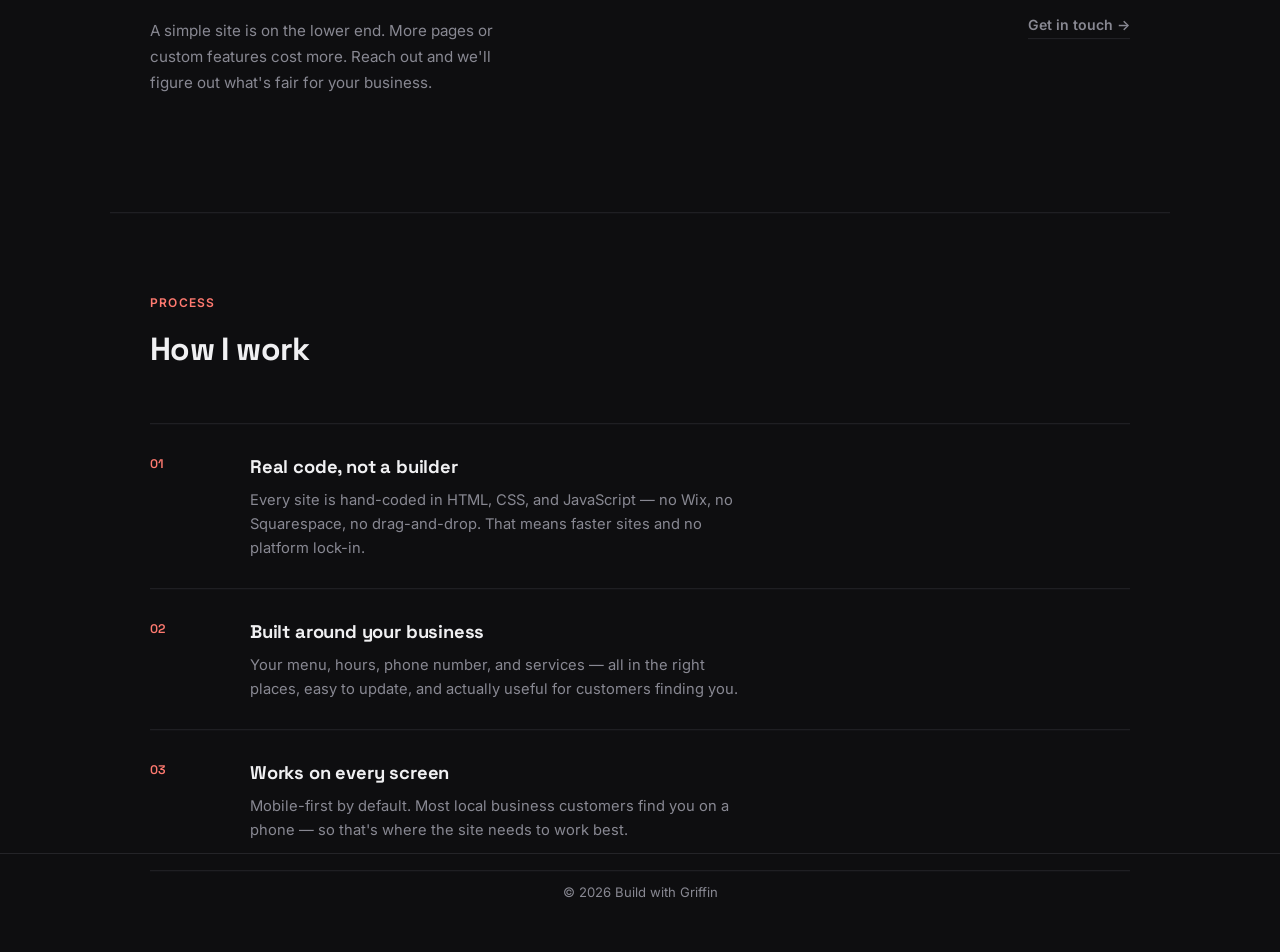
==== commit 65863072: "Force cache refresh" ====
--- a/index.html
+++ b/index.html
@@ -105,6 +105,10 @@
   </footer>
 
   <script src="js/nav-toggle.js"></script>
+  <script src="js/page-transition.js"></script>
   <script src="js/scroll-reveal.js"></script>
 </body>
 </html>
++ 
+ 
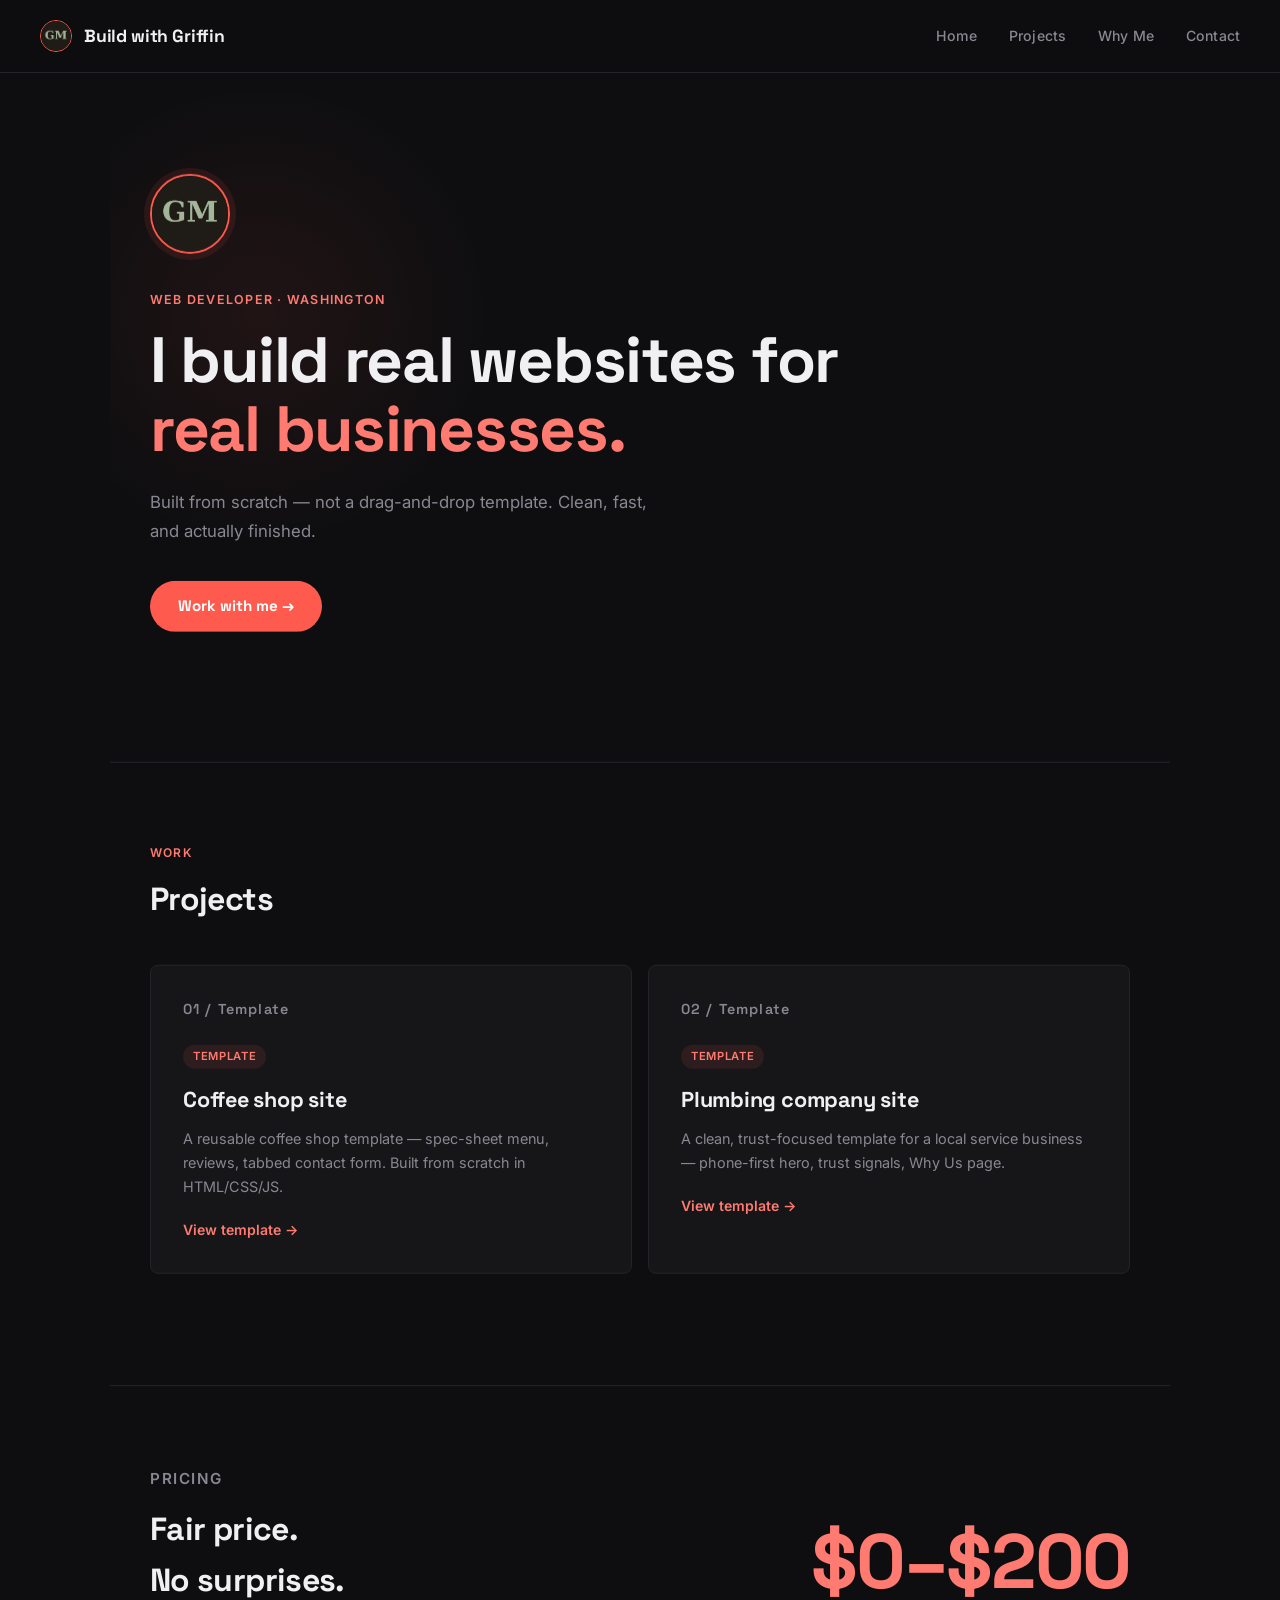
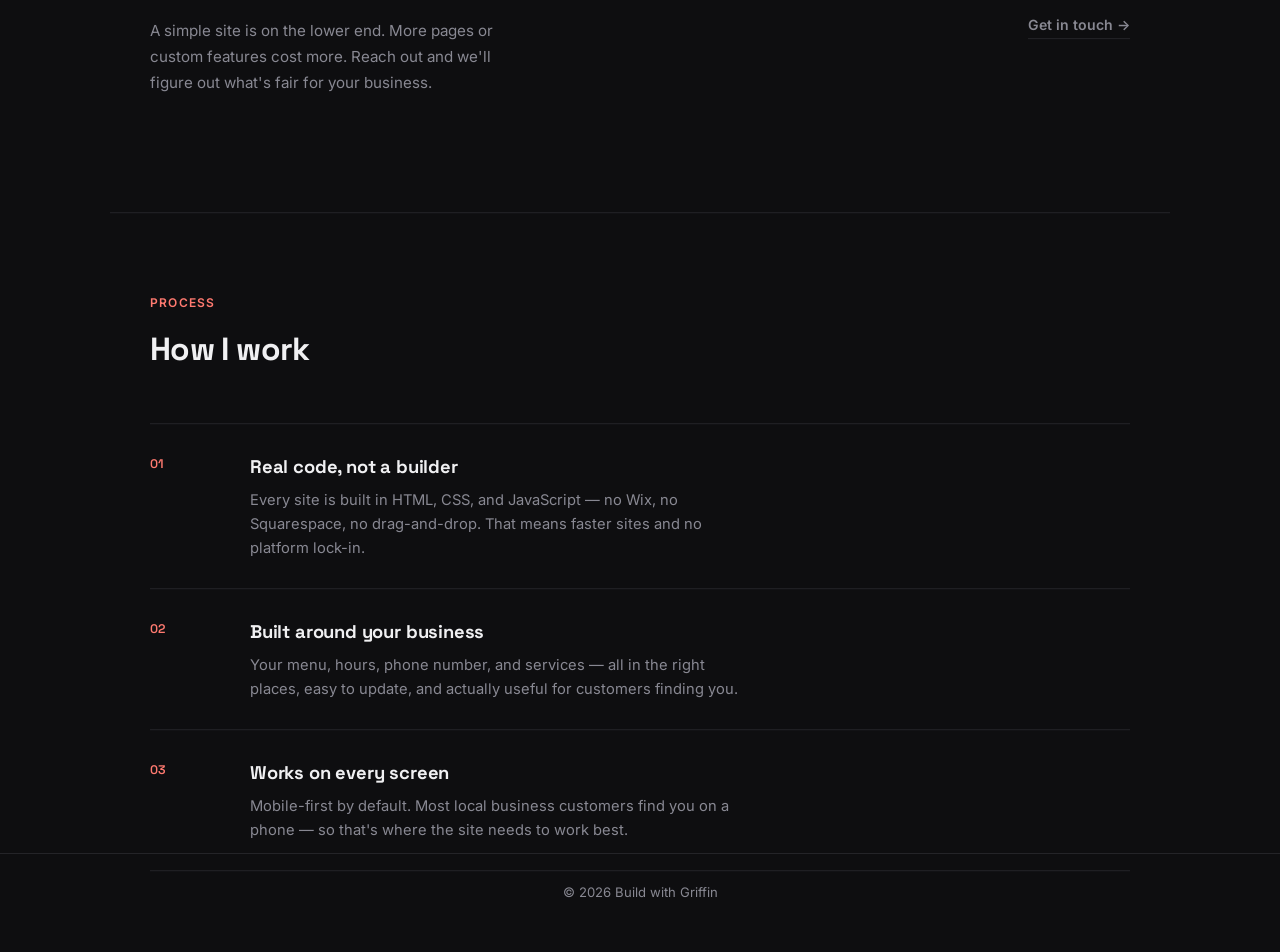
==== commit 21ba918b: "Update project links to say View template" ====
--- a/index.html
+++ b/index.html
@@ -28,9 +28,9 @@
 
     <section class="hero">
       <img src="gm-profile.png" alt="GM" class="hero-logo">
-      <p class="eyebrow">Web Developer · Maple Valley, WA</p>
+      <p class="eyebrow">Web Developer · Washington</p>
       <h2>I build real websites for <em>real businesses.</em></h2>
-      <p class="hero-sub">Hand-coded from scratch — not a drag-and-drop template. Clean, fast, and actually finished.</p>
+      <p class="hero-sub">Built from scratch — not a drag-and-drop template. Clean, fast, and actually finished.</p>
       <a href="contact.html" class="hero-cta">Work with me →</a>
     </section>
 
@@ -41,18 +41,18 @@
 
         <a href="https://griffgroff123.github.io/coffee-template/" class="project-card reveal" target="_blank">
           <p class="project-num">01 / Template</p>
-          <span class="project-tag">Live site</span>
+          <span class="project-tag">Template</span>
           <h4>Coffee shop site</h4>
           <p>A reusable coffee shop template — spec-sheet menu, reviews, tabbed contact form. Built from scratch in HTML/CSS/JS.</p>
-          <span class="project-link">View live site →</span>
+          <span class="project-link">View template →</span>
         </a>
 
         <a href="https://griffgroff123.github.io/plumbing-template/" class="project-card reveal" target="_blank">
           <p class="project-num">02 / Template</p>
-          <span class="project-tag">Live site</span>
+          <span class="project-tag">Template</span>
           <h4>Plumbing company site</h4>
           <p>A clean, trust-focused template for a local service business — phone-first hero, trust signals, Why Us page.</p>
-          <span class="project-link">View live site →</span>
+          <span class="project-link">View template →</span>
         </a>
 
       </div>
@@ -78,7 +78,7 @@
           <p class="work-num">01</p>
           <div class="work-body">
             <h4>Real code, not a builder</h4>
-            <p>Every site is hand-coded in HTML, CSS, and JavaScript — no Wix, no Squarespace, no drag-and-drop. That means faster sites and no platform lock-in.</p>
+            <p>Every site is built in HTML, CSS, and JavaScript — no Wix, no Squarespace, no drag-and-drop. That means faster sites and no platform lock-in.</p>
           </div>
         </div>
         <div class="work-row reveal">
@@ -109,6 +109,3 @@
   <script src="js/scroll-reveal.js"></script>
 </body>
 </html>
-- 
- 
